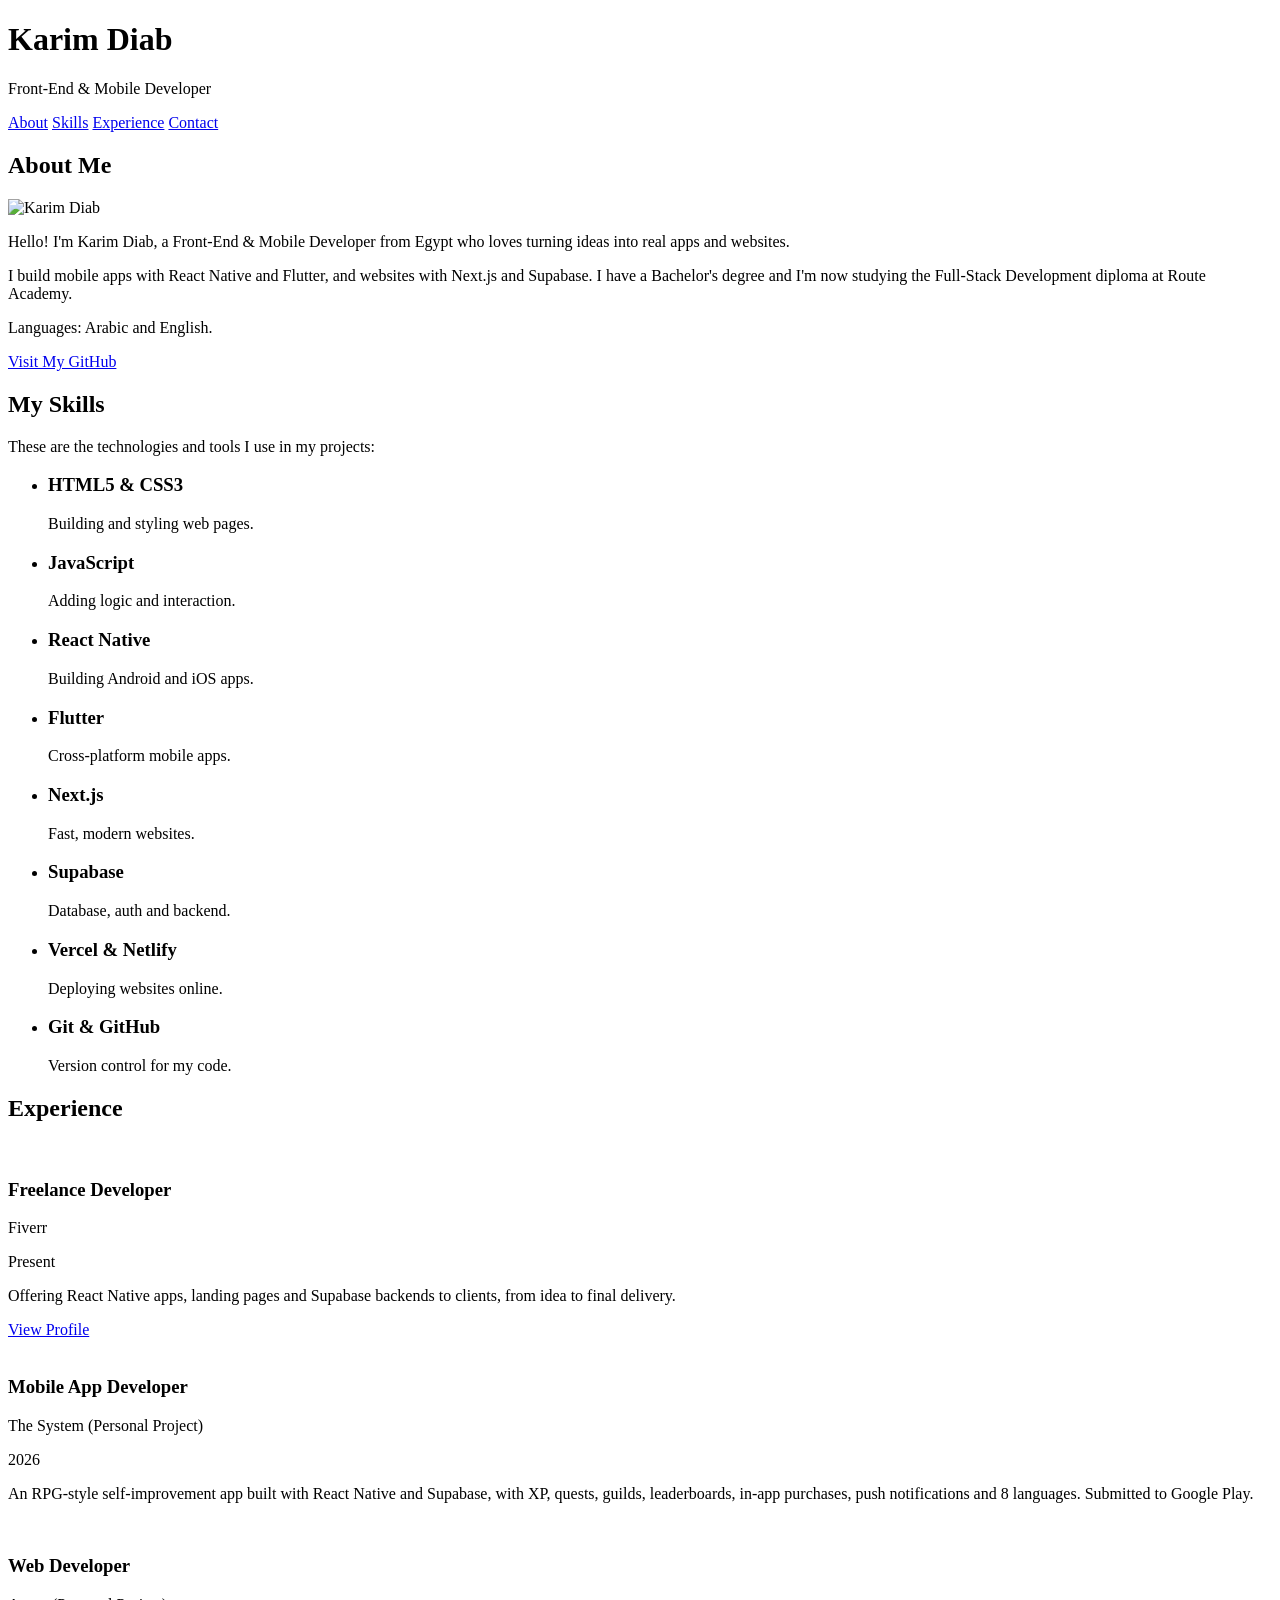
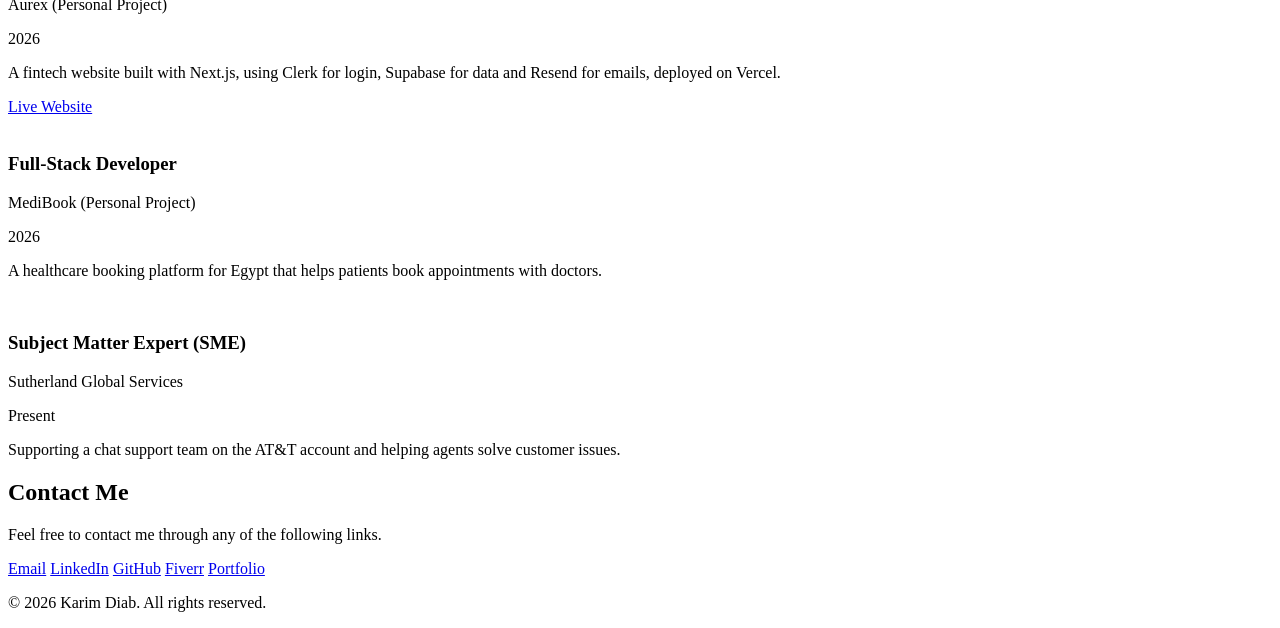
==== index.html @ 80289d1f "Rename Index.html to index.html" ====
<!DOCTYPE html>
<html lang="en">
<head>
    <meta charset="UTF-8">
    <meta name="viewport" content="width=device-width, initial-scale=1.0">
    <title>Karim Diab | Developer</title>
    <link rel="stylesheet" href="css/style.css">
</head>
<body>

    <div class="container">

        <!-- 1. Header -->
        <div class="header">
            <h1>Karim Diab</h1>
            <p class="position">Front-End &amp; Mobile Developer</p>
            <div class="nav">
                <a href="#about">About</a>
                <a href="#skills">Skills</a>
                <a href="#experience">Experience</a>
                <a href="#contact">Contact</a>
            </div>
        </div>

        <!-- 2. About Me -->
        <div class="card" id="about">
            <h2 class="title">About Me</h2>
            <div class="about-img float-left">
                <img src="images/karim.png" alt="Karim Diab">
            </div>
            <div class="about-text float-left">
                <p>Hello! I'm Karim Diab, a <span class="text-main">Front-End &amp; Mobile Developer</span> from Egypt who loves turning ideas into real apps and websites.</p>
                <p class="small-text">I build mobile apps with React Native and Flutter, and websites with Next.js and Supabase. I have a Bachelor's degree and I'm now studying the Full-Stack Development diploma at Route Academy.</p>
                <p class="small-text">Languages: Arabic and English.</p>
                <a href="https://github.com/Horuss111" target="_blank" class="btn">Visit My GitHub</a>
            </div>
            <div class="clear-fix"></div>
        </div>

        <!-- Skills -->
        <div class="card" id="skills">
            <h2 class="title">My Skills</h2>
            <p class="small-text">These are the technologies and tools I use in my projects:</p>
            <ul class="skills-list">
                <li>
                    <div class="skill-box">
                        <h3>HTML5 &amp; CSS3</h3>
                        <p>Building and styling web pages.</p>
                    </div>
                </li>
                <li>
                    <div class="skill-box">
                        <h3>JavaScript</h3>
                        <p>Adding logic and interaction.</p>
                    </div>
                </li>
                <li>
                    <div class="skill-box">
                        <h3>React Native</h3>
                        <p>Building Android and iOS apps.</p>
                    </div>
                </li>
                <li>
                    <div class="skill-box">
                        <h3>Flutter</h3>
                        <p>Cross-platform mobile apps.</p>
                    </div>
                </li>
                <li>
                    <div class="skill-box">
                        <h3>Next.js</h3>
                        <p>Fast, modern websites.</p>
                    </div>
                </li>
                <li>
                    <div class="skill-box">
                        <h3>Supabase</h3>
                        <p>Database, auth and backend.</p>
                    </div>
                </li>
                <li>
                    <div class="skill-box">
                        <h3>Vercel &amp; Netlify</h3>
                        <p>Deploying websites online.</p>
                    </div>
                </li>
                <li>
                    <div class="skill-box">
                        <h3>Git &amp; GitHub</h3>
                        <p>Version control for my code.</p>
                    </div>
                </li>
            </ul>
            <div class="clear-fix"></div>
        </div>

        <!-- 3. Experience Timeline -->
        <div class="card" id="experience">
            <h2 class="title">Experience</h2>

            <div class="job">
                <img src="images/job3.png" alt="" class="job-icon float-left">
                <div class="job-info float-left">
                    <h3>Freelance Developer</h3>
                    <p class="text-main">Fiverr</p>
                    <p class="date">Present</p>
                </div>
                <div class="clear-fix"></div>
                <p class="small-text">Offering React Native apps, landing pages and Supabase backends to clients, from idea to final delivery.</p>
                <a href="https://www.fiverr.com/karimdiab00" target="_blank" class="job-link">View Profile</a>
            </div>

            <div class="job">
                <img src="images/System.png" alt="" class="job-icon float-left">
                <div class="job-info float-left">
                    <h3>Mobile App Developer</h3>
                    <p class="text-main">The System (Personal Project)</p>
                    <p class="date">2026</p>
                </div>
                <div class="clear-fix"></div>
                <p class="small-text">An RPG-style self-improvement app built with React Native and Supabase, with XP, quests, guilds, leaderboards, in-app purchases, push notifications and 8 languages. Submitted to Google Play.</p>
            </div>

            <div class="job">
                <img src="images/Aurex.png" alt="" class="job-icon float-left">
                <div class="job-info float-left">
                    <h3>Web Developer</h3>
                    <p class="text-main">Aurex (Personal Project)</p>
                    <p class="date">2026</p>
                </div>
                <div class="clear-fix"></div>
                <p class="small-text">A fintech website built with Next.js, using Clerk for login, Supabase for data and Resend for emails, deployed on Vercel.</p>
                <a href="https://aurex-cyan.vercel.app/"  target="_blank" class="job-link">Live Website</a>
            </div>

            <div class="job">
                <img src="images/medibook.png" alt="" class="job-icon float-left">
                <div class="job-info float-left">
                    <h3>Full-Stack Developer</h3>
                    <p class="text-main">MediBook (Personal Project)</p>
                    <p class="date">2026</p>
                </div>
                <div class="clear-fix"></div>
                <p class="small-text">A healthcare booking platform for Egypt that helps patients book appointments with doctors.</p>
            </div>

            <div class="job">
                <img src="images/job2.png" alt="" class="job-icon float-left">
                <div class="job-info float-left">
                    <h3>Subject Matter Expert (SME)</h3>
                    <p class="text-main">Sutherland Global Services</p>
                    <p class="date">Present</p>
                </div>
                <div class="clear-fix"></div>
                <p class="small-text">Supporting a chat support team on the AT&amp;T account and helping agents solve customer issues.</p>
            </div>
        </div>

        <!-- 4. Contact Me -->
        <div class="contact" id="contact">
            <h2 class="title">Contact Me</h2>
            <p class="small-text">Feel free to contact me through any of the following links.</p>
            <a href="mailto:your-email@example.com" target="_blank" class="btn">Email</a>
            <a href="https://www.linkedin.com/in/karim-diab-673349245" target="_blank" class="btn">LinkedIn</a>
            <a href="https://github.com/Horuss111" target="_blank" class="btn">GitHub</a>
            <a href="https://www.fiverr.com/karimdiab00" target="_blank" class="btn">Fiverr</a>
            <a href="https://karimdiab.vercel.app/" target="_blank" class="btn">Portfolio</a>
        </div>

        <!-- Footer -->
        <div class="footer">
            <p>&copy; 2026 Karim Diab. <span class="text-light-blue">All rights reserved.</span></p>
        </div>

    </div>

</body>
</html>
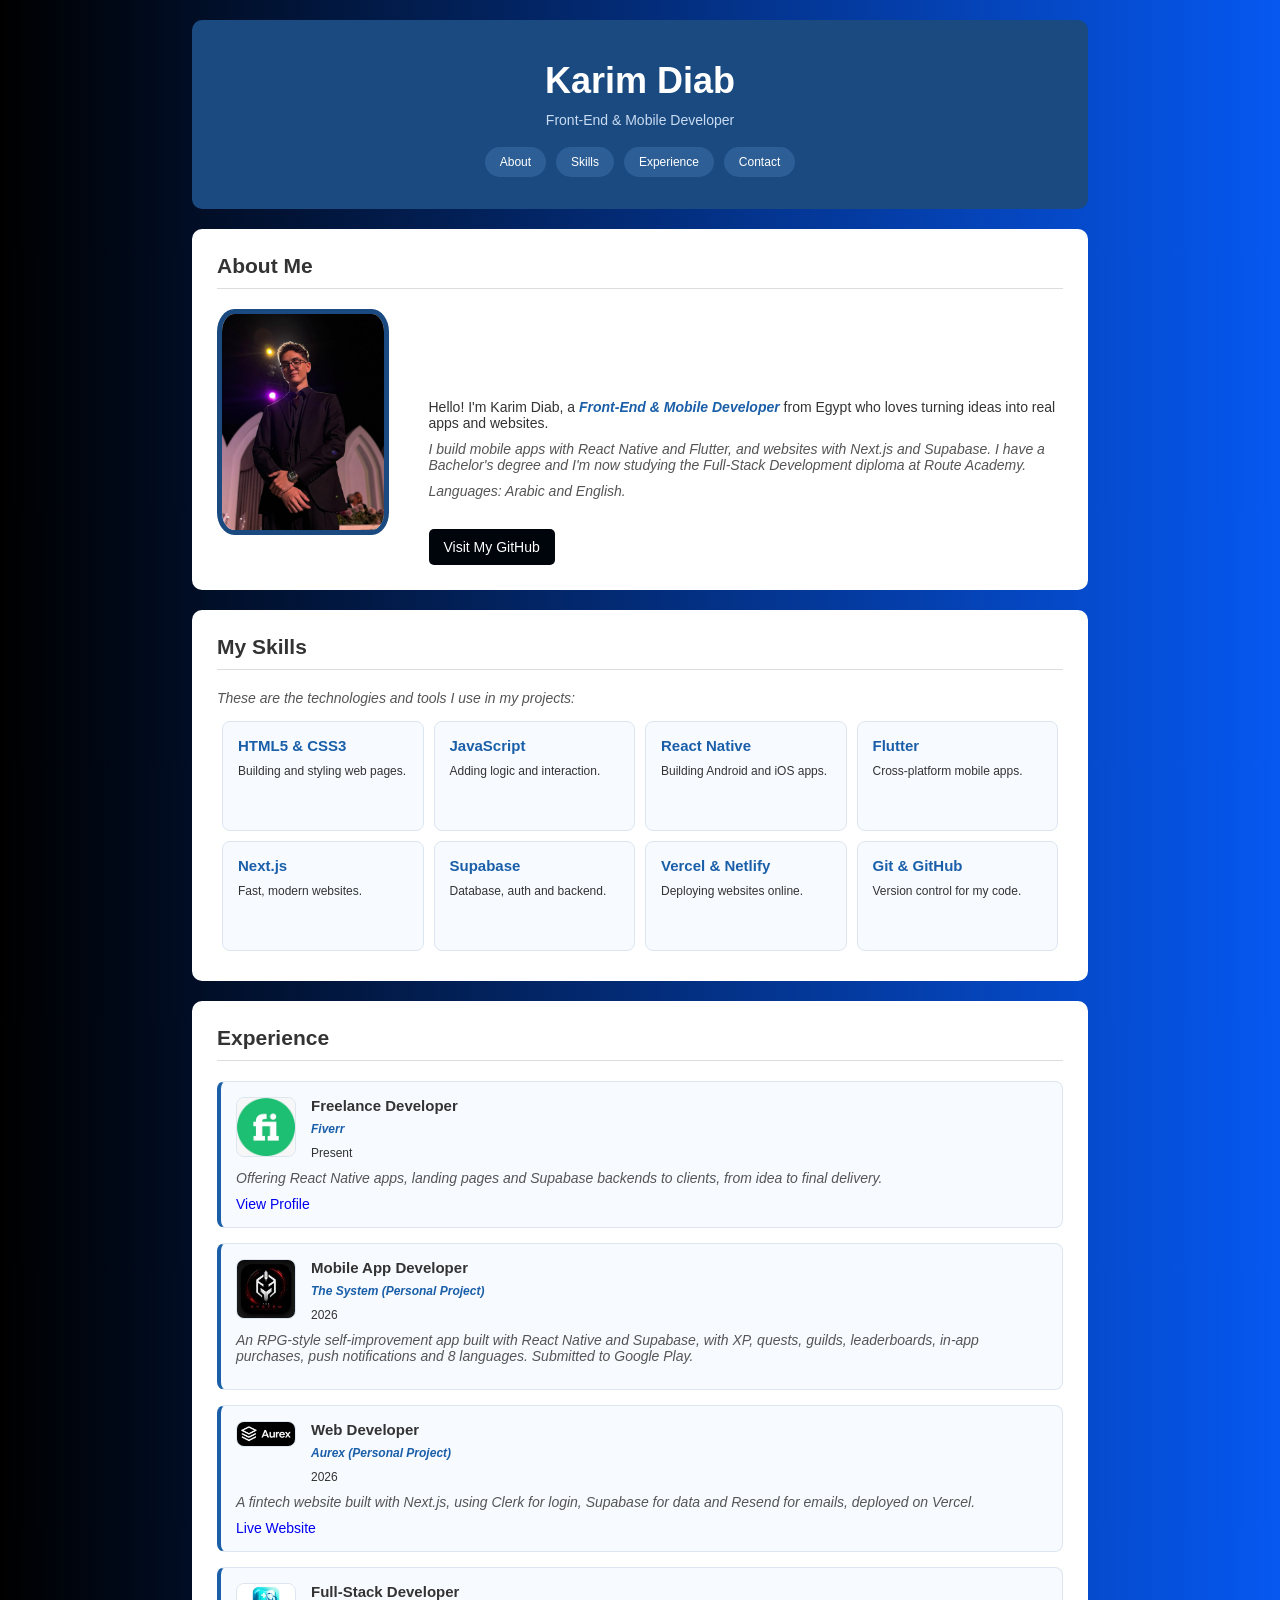
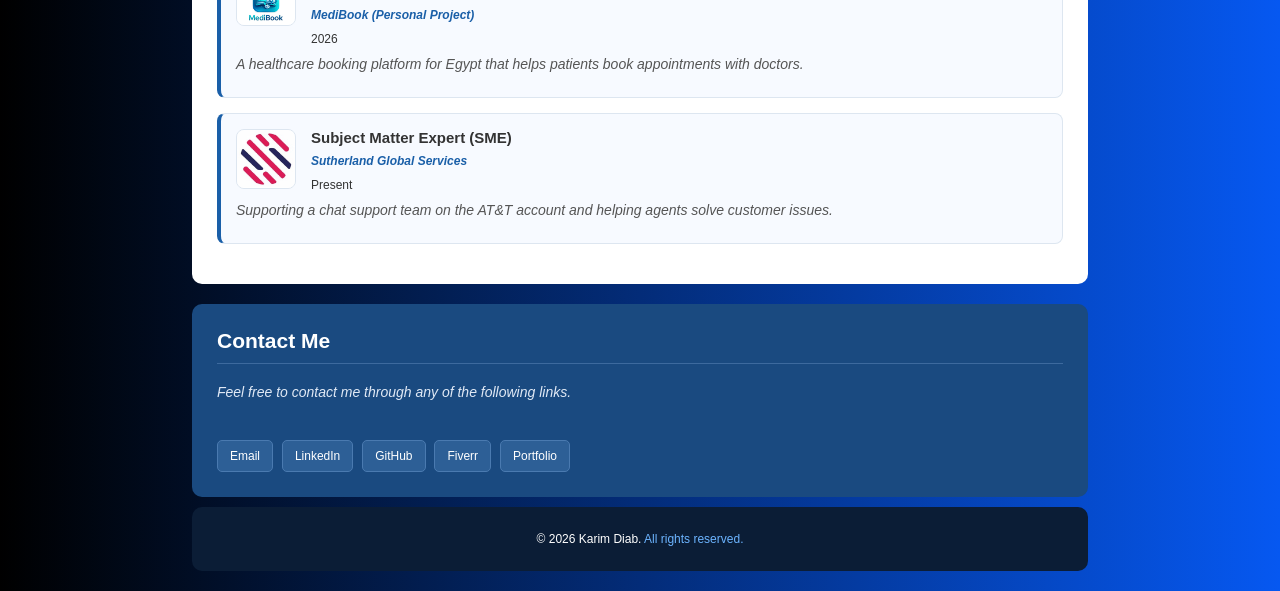
==== commit 8d26ffc0: "Update index.html" ====
--- a/index.html
+++ b/index.html
@@ -4,7 +4,7 @@
     <meta charset="UTF-8">
     <meta name="viewport" content="width=device-width, initial-scale=1.0">
     <title>Karim Diab | Developer</title>
-    <link rel="stylesheet" href="css/style.css">
+    <link rel="stylesheet" href="style.css">
 </head>
 <body>
 
@@ -26,7 +26,7 @@
         <div class="card" id="about">
             <h2 class="title">About Me</h2>
             <div class="about-img float-left">
-                <img src="images/karim.png" alt="Karim Diab">
+                <img src="karim.png" alt="Karim Diab">
             </div>
             <div class="about-text float-left">
                 <p>Hello! I'm Karim Diab, a <span class="text-main">Front-End &amp; Mobile Developer</span> from Egypt who loves turning ideas into real apps and websites.</p>
@@ -99,7 +99,7 @@
             <h2 class="title">Experience</h2>
 
             <div class="job">
-                <img src="images/job3.png" alt="" class="job-icon float-left">
+                <img src="job3.png" alt="" class="job-icon float-left">
                 <div class="job-info float-left">
                     <h3>Freelance Developer</h3>
                     <p class="text-main">Fiverr</p>
@@ -111,7 +111,7 @@
             </div>
 
             <div class="job">
-                <img src="images/System.png" alt="" class="job-icon float-left">
+                <img src="System.png" alt="" class="job-icon float-left">
                 <div class="job-info float-left">
                     <h3>Mobile App Developer</h3>
                     <p class="text-main">The System (Personal Project)</p>
@@ -122,7 +122,7 @@
             </div>
 
             <div class="job">
-                <img src="images/Aurex.png" alt="" class="job-icon float-left">
+                <img src="Aurex.png" alt="" class="job-icon float-left">
                 <div class="job-info float-left">
                     <h3>Web Developer</h3>
                     <p class="text-main">Aurex (Personal Project)</p>
@@ -134,7 +134,7 @@
             </div>
 
             <div class="job">
-                <img src="images/medibook.png" alt="" class="job-icon float-left">
+                <img src="medibook.png" alt="" class="job-icon float-left">
                 <div class="job-info float-left">
                     <h3>Full-Stack Developer</h3>
                     <p class="text-main">MediBook (Personal Project)</p>
@@ -145,7 +145,7 @@
             </div>
 
             <div class="job">
-                <img src="images/job2.png" alt="" class="job-icon float-left">
+                <img src="job2.png" alt="" class="job-icon float-left">
                 <div class="job-info float-left">
                     <h3>Subject Matter Expert (SME)</h3>
                     <p class="text-main">Sutherland Global Services</p>
--- a/style.css
+++ b/style.css
@@ -0,0 +1,208 @@
+/* ===== General ===== */
+* {
+    margin: 0;
+    padding: 0;
+    box-sizing: border-box;
+}
+body {
+    background: linear-gradient(to right, #000000, #0658f1);
+    font-family: Arial, sans-serif;
+    color: #333;
+    font-size: 14px;
+}
+a {
+    text-decoration: none;
+}
+p {
+    margin-bottom: 10px;
+}
+
+/* ===== Helper Classes ===== */
+.container {
+    width: 70%;
+    margin: 20px auto;
+}
+.float-left {
+    float: left;
+}
+.clear-fix {
+    clear: both;
+}
+.text-main {
+    color: #1a5fa8;
+    font-weight: bold;
+    font-style: italic;
+}
+.text-light-blue {
+    color: #6cb4ff;
+}
+.small-text {
+    font-size: bold 12px;
+    color: #555;
+    font-style: italic;
+}
+.title {
+    color: linear-gradient(to right, #0a0a0a, #ff0000);
+    border-bottom: 1px solid #ddd;
+    padding-bottom: 10px;
+    margin-bottom: 20px;
+}
+.btn {
+    background-color : #00050b;
+    color: white;
+    padding: 10px 15px;
+    border-radius: 5px;
+    display: inline-block;
+    margin-top: 20px;
+}
+.btn:hover {
+    background-color: #173f6e;
+}
+
+/* ===== Cards (white boxes) ===== */
+.card {
+    background-color: white;
+    padding: 25px;
+    border-radius: 10px;
+    margin-bottom: 20px;
+}
+
+/* ===== 1. Header ===== */
+.header {
+    background-color: #1a4a80;
+    color: white;
+    text-align: center;
+    padding: 40px 20px;
+    border-radius: 10px;
+    margin-bottom: 20px;
+}
+.header h1 {
+    font-size: 36px;
+    margin-bottom: 10px;
+}
+.position {
+    color: #c9dcf2;
+    margin-bottom: 25px;
+}
+.nav a {
+    color: white;
+    background-color: #2d5f96;
+    padding: 8px 15px;
+    margin: 0px 3px;
+    border-radius: 20px;
+    font-size: 12px;
+}
+.nav a:hover {
+    background-color: #3d78b8;
+}
+
+/* ===== 2. About Me ===== */
+.about-img {
+    width: 25%;
+    padding-right: 20px;
+    margin: 0 auto;
+}
+.about-img img {
+    width: 90%;
+    border-radius: 10%;
+    border: 5px solid #1a4a80;
+    margin: 0 auto;
+}
+.about-text {
+    width: 75%;
+    padding-top: 90px;
+    margin: 0 auto;
+}
+
+/* ===== Skills ===== */
+.skills-list {
+    list-style: none;
+}
+.skills-list li {
+    width: 25%;
+    float: left;
+    padding: 5px;
+}
+.skill-box {
+    border: 1px solid #dde6f0;
+    background-color: #f7faff;
+    border-radius: 8px;
+    padding: 15px;
+    height: 110px;
+}
+.skill-box h3 {
+    color: #1a5fa8;
+    font-size: 15px;
+    margin-bottom: 10px;
+}
+.skill-box p {
+    font-size: 12px;
+}
+
+/* ===== 3. Experience ===== */
+.job {
+    background-color: #f7faff;
+    border: 1px solid #dde6f0;
+    border-left: 4px solid #1a5fa8;
+    border-radius: 8px;
+    padding: 15px;
+    margin-bottom: 15px;
+}
+.job-icon {
+    width: 60px;
+    border: 1px solid #dde6f0;
+    border-radius: 8px;
+    margin-right: 15px;
+}
+.job-info h3 {
+    font-size: 15px;
+    margin-bottom: 8px;
+}
+.job-info .text-main {
+    font-size: 12px;
+}
+.date {
+    font-size: 12px;
+}
+
+/* ===== 4. Contact Me ===== */
+.contact {
+    background-color: #1a4a80;
+    color: white;
+    padding: 25px;
+    border-radius: 10px;
+    margin-bottom: 10px;
+}
+.contact .title {
+    color: white;
+    border-bottom: 1px solid #3d6a9e;
+}
+.contact .small-text {
+    color: #e0e9f5;
+    margin-bottom: 20px;
+}
+.contact a {
+    color: white;
+    background-color: #2d5f96;
+    border: 1px solid #4a7ab0;
+    padding: 8px 12px;
+    margin-right: 5px;
+    border-radius: 5px;
+    font-size: 12px;
+}
+.contact a:hover {
+    background-color: #3d78b8;
+}
+
+/* ===== Footer ===== */
+.footer {
+    background-color: #0b1d36;
+    color: white;
+    text-align: center;
+    padding: 25px;
+    border-radius: 10px;
+    font-size: 12px;
+}
+.footer p {
+    margin-bottom: 0px;
+}
